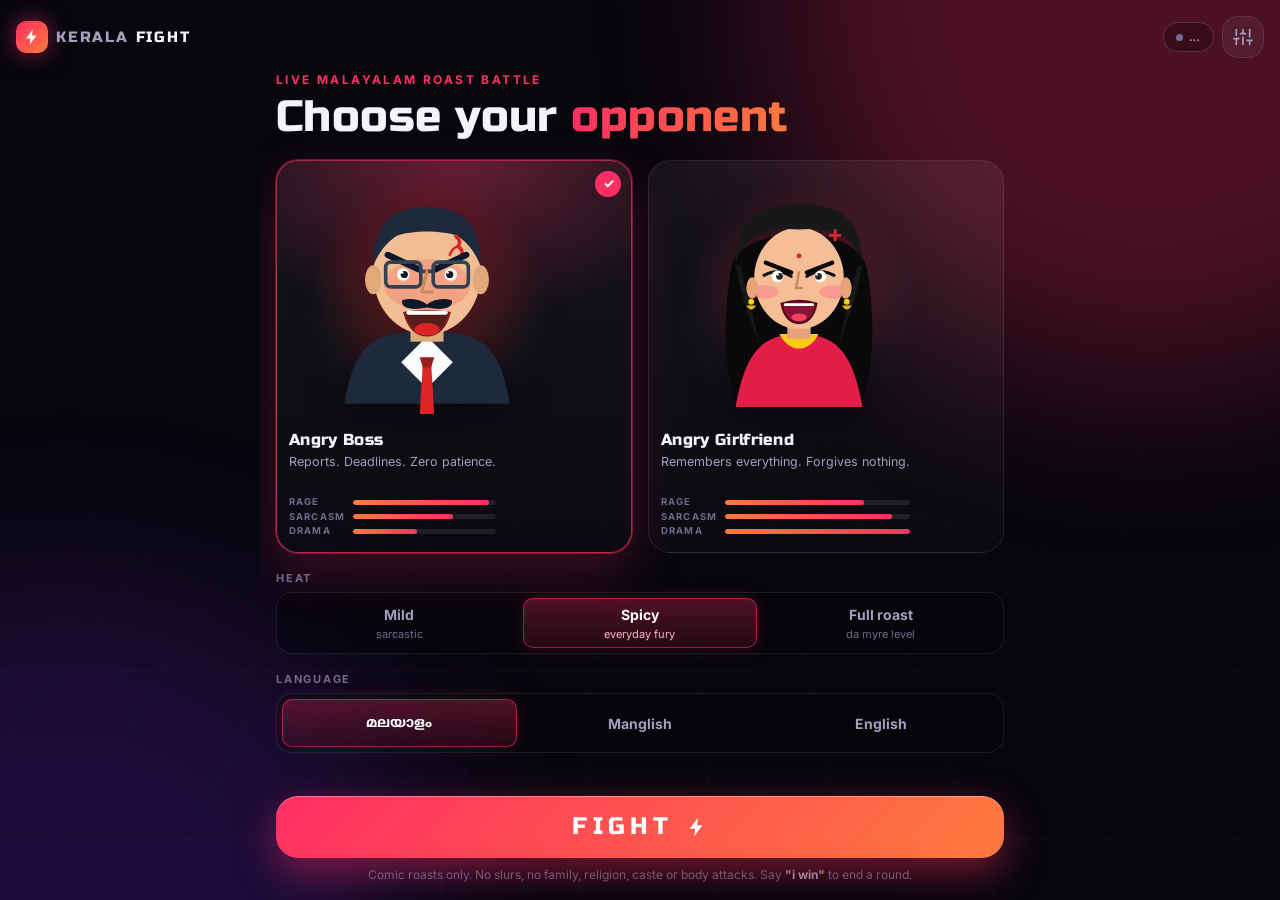
==== static/index.html @ ac800bff "Initial commit: Kerala Fight AI with arcade HUD and low-latency streaming engine" ====
<!DOCTYPE html>
<html lang="en">

<head>
  <meta charset="utf-8">
  <meta name="viewport"
    content="width=device-width, initial-scale=1, viewport-fit=cover, interactive-widget=resizes-content">
  <meta name="theme-color" content="#07060d">
  <meta name="description" content="Fight with human-like Kerala AI characters in Malayalam, Manglish or English.">
  <meta name="mobile-web-app-capable" content="yes">
  <meta name="apple-mobile-web-app-capable" content="yes">
  <meta name="apple-mobile-web-app-status-bar-style" content="black-translucent">
  <meta name="apple-mobile-web-app-title" content="Kerala Fight">
  <title>Kerala Fight AI</title>
  <link rel="manifest" href="/static/manifest.json">
  <link rel="icon" href="/static/icon.svg" type="image/svg+xml">
  <link rel="apple-touch-icon" href="/static/icon.svg">
  <link rel="preconnect" href="https://fonts.googleapis.com">
  <link rel="preconnect" href="https://fonts.gstatic.com" crossorigin>
  <link
    href="https://fonts.googleapis.com/css2?family=Inter:wght@400;500;600;700;800&family=Noto+Sans+Malayalam:wght@400;600;700&family=Russo+One&display=swap"
    rel="stylesheet">
  <link rel="stylesheet" href="/static/styles.css?v=3">
</head>

<body>
  <div class="bg-fx" aria-hidden="true">
    <div class="bg-grid"></div>
    <div class="bg-glow g1"></div>
    <div class="bg-glow g2"></div>
  </div>

  <!-- ============ SELECT SCREEN ============ -->
  <section class="screen select-screen is-active" id="selectScreen" aria-labelledby="selectTitle">
    <header class="select-top">
      <div class="brand">
        <span class="brand-mark" aria-hidden="true">
          <svg viewBox="0 0 24 24" width="18" height="18">
            <path fill="currentColor" d="M13 2 4 14h6l-1 8 9-12h-6l1-8z" />
          </svg>
        </span>
        <span class="brand-name">KERALA <b>FIGHT</b></span>
      </div>
      <div class="top-actions">
        <button class="model-chip" id="modelChipSelect" type="button" aria-label="Model in use. Open settings.">
          <span class="dot"></span><span class="model-label">…</span>
        </button>
        <button class="icon-btn" data-open-settings type="button" aria-label="Settings">
          <svg viewBox="0 0 24 24" width="20" height="20" fill="none" stroke="currentColor" stroke-width="2"
            stroke-linecap="round" stroke-linejoin="round">
            <path d="M4 21v-7M4 10V3M12 21v-9M12 8V3M20 21v-5M20 12V3M1 14h6M9 8h6M17 16h6" />
          </svg>
        </button>
      </div>
    </header>

    <div class="select-body">
      <div class="select-hero">
        <p class="eyebrow">Live Malayalam roast battle</p>
        <h1 id="selectTitle" class="select-title">Choose your <span>opponent</span></h1>
      </div>

      <div class="fighter-grid" role="radiogroup" aria-label="Opponent">
        <button class="fighter-card is-selected" type="button" role="radio" aria-checked="true" data-char="boss">
          <span class="fc-glow" aria-hidden="true"></span>
          <span class="fc-portrait"><img src="/static/characters/boss/angry.svg" alt="" width="160" height="160"></span>
          <span class="fc-info">
            <span class="fc-name">Angry Boss</span>
            <span class="fc-tag">Reports. Deadlines. Zero patience.</span>
            <span class="fc-stats" aria-hidden="true">
              <span class="stat"><i>RAGE</i><b style="--v:.95"></b></span>
              <span class="stat"><i>SARCASM</i><b style="--v:.7"></b></span>
              <span class="stat"><i>DRAMA</i><b style="--v:.45"></b></span>
            </span>
          </span>
          <span class="fc-check" aria-hidden="true">✓</span>
        </button>
        <button class="fighter-card" type="button" role="radio" aria-checked="false" data-char="girlfriend">
          <span class="fc-glow" aria-hidden="true"></span>
          <span class="fc-portrait"><img src="/static/characters/girlfriend/angry.svg" alt="" width="160"
              height="160"></span>
          <span class="fc-info">
            <span class="fc-name">Angry Girlfriend</span>
            <span class="fc-tag">Remembers everything. Forgives nothing.</span>
            <span class="fc-stats" aria-hidden="true">
              <span class="stat"><i>RAGE</i><b style="--v:.75"></b></span>
              <span class="stat"><i>SARCASM</i><b style="--v:.9"></b></span>
              <span class="stat"><i>DRAMA</i><b style="--v:1"></b></span>
            </span>
          </span>
          <span class="fc-check" aria-hidden="true">✓</span>
        </button>
      </div>

      <div class="option-block">
        <span class="option-label" id="intLabel">Heat</span>
        <div class="segmented" role="radiogroup" aria-labelledby="intLabel" data-group="intensity">
          <button type="button" role="radio" data-value="1"
            aria-checked="false"><b>Mild</b><small>sarcastic</small></button>
          <button type="button" role="radio" data-value="2" aria-checked="true"
            class="is-on"><b>Spicy</b><small>everyday fury</small></button>
          <button type="button" role="radio" data-value="3" aria-checked="false"><b>Full roast</b><small>da myre
              level</small></button>
        </div>
      </div>

      <div class="option-block">
        <span class="option-label" id="langLabel">Language</span>
        <div class="segmented" role="radiogroup" aria-labelledby="langLabel" data-group="lang">
          <button type="button" role="radio" data-value="ml" aria-checked="true" class="is-on"><b
              class="ml">മലയാളം</b></button>
          <button type="button" role="radio" data-value="manglish" aria-checked="false"><b>Manglish</b></button>
          <button type="button" role="radio" data-value="en" aria-checked="false"><b>English</b></button>
        </div>
      </div>
    </div>

    <footer class="select-footer">
      <button class="btn-fight" id="fightBtn" type="button">
        <span>FIGHT</span>
        <svg viewBox="0 0 24 24" width="22" height="22" aria-hidden="true">
          <path fill="currentColor" d="M13 2 4 14h6l-1 8 9-12h-6l1-8z" />
        </svg>
      </button>
      <p class="fine-print">Comic roasts only. No slurs, no family, religion, caste or body attacks. Say <b>"i win"</b>
        to end a round.</p>
    </footer>
  </section>

  <!-- ============ FIGHT SCREEN ============ -->
  <section class="screen fight-screen" id="fightScreen" aria-label="Fight">
    <header class="hud">
      <button class="icon-btn hud-back" id="backBtn" type="button" aria-label="Back to opponent select">
        <svg viewBox="0 0 24 24" width="20" height="20" fill="none" stroke="currentColor" stroke-width="2.4"
          stroke-linecap="round" stroke-linejoin="round">
          <path d="M15 18l-6-6 6-6" />
        </svg>
      </button>

      <div class="hud-side hud-you">
        <span class="hud-name">YOU</span>
        <span class="hud-wins" id="winPips" aria-label="Rounds won">
          <i></i><i></i><i></i>
        </span>
      </div>

      <div class="hud-center">
        <span class="hud-round" id="roundLabel">ROUND 1</span>
        <span class="hud-vs">VS</span>
      </div>

      <div class="hud-side hud-foe">
        <span class="hud-name" id="foeName">ANGRY BOSS</span>
        <div class="rage-bar" role="meter" aria-label="Rage" aria-valuemin="0" aria-valuemax="10" aria-valuenow="9"
          id="rageBar">
          <div class="rage-fill" id="rageFill"></div>
          <div class="rage-ticks" aria-hidden="true"></div>
        </div>
        <span class="hud-rage-num"><span id="rageNum">9</span><small>/10 RAGE</small></span>
      </div>

      <button class="icon-btn hud-settings" data-open-settings type="button" aria-label="Settings">
        <svg viewBox="0 0 24 24" width="20" height="20" fill="none" stroke="currentColor" stroke-width="2"
          stroke-linecap="round" stroke-linejoin="round">
          <path d="M4 21v-7M4 10V3M12 21v-9M12 8V3M20 21v-5M20 12V3M1 14h6M9 8h6M17 16h6" />
        </svg>
      </button>
    </header>

    <div class="arena">
      <div class="stage" id="stage" data-state="idle">
        <div class="stage-ring" aria-hidden="true"></div>
        <div class="stage-floor" aria-hidden="true"></div>
        <img class="fighter-img" id="fighterImg" src="/static/characters/boss/angry.svg" alt="Angry Boss" width="240"
          height="240">
        <div class="float-layer" id="floatLayer" aria-hidden="true"></div>
        <div class="stage-meta">
          <span class="state-chip" id="stateChip" role="status" aria-live="polite"><span class="dot"></span><span
              id="stateText">Ready</span></span>
          <button class="model-chip" id="modelChipFight" type="button" aria-label="Model in use. Open settings.">
            <span class="dot"></span><span class="model-label">…</span>
          </button>
        </div>
      </div>

      <div class="chat-col">
        <main class="chat" id="chat" aria-live="polite" aria-label="Conversation">
          <div class="chat-inner" id="log"></div>
        </main>

        <footer class="dock">
          <div class="chips" id="chips" role="toolbar" aria-label="Quick replies"></div>
          <form class="composer" id="composer" autocomplete="off">
            <button class="btn-mic" id="micBtn" type="button" aria-label="Hold a voice fight: tap to speak">
              <svg viewBox="0 0 24 24" width="22" height="22" fill="none" stroke="currentColor" stroke-width="2.3"
                stroke-linecap="round" stroke-linejoin="round" aria-hidden="true">
                <rect x="9" y="2" width="6" height="12" rx="3" />
                <path d="M5 10v1a7 7 0 0 0 14 0v-1M12 18v4" />
              </svg>
            </button>
            <label class="sr-only" for="msgInput">Your comeback</label>
            <input id="msgInput" type="text" enterkeyhint="send" maxlength="1000" placeholder="Fire back…"
              autocomplete="off" autocorrect="off" spellcheck="false">
            <button class="btn-send" id="sendBtn" type="submit" aria-label="Send">
              <svg viewBox="0 0 24 24" width="20" height="20" fill="none" stroke="currentColor" stroke-width="2.5"
                stroke-linecap="round" stroke-linejoin="round" aria-hidden="true">
                <path d="M5 12h14M13 6l6 6-6 6" />
              </svg>
            </button>
            <button class="btn-stop" id="stopBtn" type="button" aria-label="Stop" hidden>
              <svg viewBox="0 0 24 24" width="18" height="18" aria-hidden="true">
                <rect x="5" y="5" width="14" height="14" rx="3" fill="currentColor" />
              </svg>
              <span>STOP</span>
            </button>
          </form>
        </footer>
      </div>
    </div>
  </section>

  <!-- ============ ANNOUNCER ============ -->
  <div class="announcer" id="announcer" aria-hidden="true"><span id="announcerText"></span></div>

  <!-- ============ ROUND OVER ============ -->
  <div class="overlay" id="roundOver" hidden>
    <div class="ko-card" role="dialog" aria-modal="true" aria-labelledby="koTitle">
      <div class="ko-burst" aria-hidden="true">K.O.</div>
      <h2 id="koTitle" class="ko-title">YOU WIN</h2>
      <p class="ko-sub" id="koSub">Round 1 goes to you</p>
      <figure class="ko-quote">
        <img id="koImg" src="/static/characters/boss/sulking.svg" alt="" width="72" height="72">
        <blockquote id="koLine"></blockquote>
      </figure>
      <div class="ko-actions">
        <button class="btn-primary" id="rematchBtn" type="button">Next round</button>
        <button class="btn-ghost" id="koChangeBtn" type="button">Change opponent</button>
        <button class="btn-link" id="koReviewBtn" type="button">Review chat</button>
      </div>
    </div>
  </div>

  <!-- ============ SETTINGS SHEET ============ -->
  <div class="sheet-backdrop" id="sheetBackdrop" hidden></div>
  <aside class="sheet" id="sheet" role="dialog" aria-modal="true" aria-labelledby="sheetTitle" aria-hidden="true" inert>
    <div class="sheet-grab" aria-hidden="true"></div>
    <div class="sheet-head">
      <h3 id="sheetTitle">Settings</h3>
      <button class="icon-btn" id="sheetClose" type="button" aria-label="Close settings">
        <svg viewBox="0 0 24 24" width="20" height="20" fill="none" stroke="currentColor" stroke-width="2.4"
          stroke-linecap="round">
          <path d="M6 6l12 12M18 6 6 18" />
        </svg>
      </button>
    </div>
    <div class="sheet-body">
      <div class="set-group">
        <span class="set-label" id="modelLabel">Model</span>
        <div class="segmented" role="radiogroup" aria-labelledby="modelLabel" data-group="model">
          <button type="button" role="radio" data-value="gemini" aria-checked="false"><b>Cloud</b><small
              id="cloudSub">Gemini</small></button>
          <button type="button" role="radio" data-value="ollama" aria-checked="false"><b>Local</b><small
              id="localSub">Ollama</small></button>
        </div>
        <p class="set-hint" id="modelHint"></p>
      </div>

      <div class="set-group">
        <div class="set-row">
          <span class="set-label">Voice replies</span>
          <label class="switch"><input type="checkbox" id="voiceToggle" checked><span></span><b class="sr-only">Voice
              replies</b></label>
        </div>
        <div class="segmented" role="radiogroup" aria-label="Voice engine" data-group="tts">
          <button type="button" role="radio" data-value="edge" aria-checked="true"
            class="is-on"><b>Neural</b><small>Edge voices</small></button>
          <button type="button" role="radio" data-value="google"
            aria-checked="false"><b>Google</b><small>fallback</small></button>
          <button type="button" role="radio" data-value="browser"
            aria-checked="false"><b>Device</b><small>offline</small></button>
        </div>
      </div>

      <div class="set-group">
        <label class="set-label" for="passcodeInput">Network passcode</label>
        <input id="passcodeInput" class="field" type="password" inputmode="numeric"
          placeholder="Only needed on your phone" autocomplete="off">
      </div>

      <div class="set-group set-actions">
        <button class="btn-ghost" id="restartBtn" type="button">Restart round</button>
        <a class="btn-ghost" id="exportBtn" href="/api/history/export" download>Export history</a>
        <button class="btn-danger" id="resetWinsBtn" type="button">Reset wins</button>
      </div>
      <p class="set-hint">Cloud mode sends your messages to Google's Gemini API. Voice uses Microsoft Edge's online
        voices. API keys stay on the server.</p>
    </div>
  </aside>

  <!-- ============ PASSCODE GATE ============ -->
  <div class="overlay" id="gate" hidden>
    <form class="gate-card" id="gateForm" role="dialog" aria-modal="true" aria-labelledby="gateTitle">
      <span class="brand-mark big" aria-hidden="true"><svg viewBox="0 0 24 24" width="26" height="26">
          <path fill="currentColor" d="M13 2 4 14h6l-1 8 9-12h-6l1-8z" />
        </svg></span>
      <h2 id="gateTitle">Enter passcode</h2>
      <p>This app is running on someone's laptop. Ask them for the passcode (APP_PASSCODE in .env).</p>
      <input id="gateInput" class="field big" type="password" inputmode="numeric" autocomplete="off"
        aria-label="Passcode" required>
      <p class="gate-error" id="gateError" role="alert"></p>
      <button class="btn-primary" type="submit">Unlock</button>
    </form>
  </div>

  <div class="toasts" id="toasts" role="status" aria-live="polite"></div>
  <audio id="voice" preload="auto" playsinline></audio>

  <script src="/static/app.js?v=3" defer></script>
</body>

</html>
---- static/styles.css ----
/* Kerala Fight AI — arcade HUD, neon + glass, mobile first.
   One radius scale (--r-*), one spacing scale (--s-*), two accents:
   --foe (hot pink/red: the opponent, rage) and --you (cyan: the player). */

:root {
  --bg: #07060d;
  --bg-2: #0e0c19;
  --panel: rgba(22, 19, 38, 0.62);
  --panel-solid: #15122a;
  --line: rgba(255, 255, 255, 0.09);
  --line-2: rgba(255, 255, 255, 0.16);
  --text: #f4f2ff;
  --muted: #a39fbf;
  --dim: #6f6a8e;
  --foe: #ff2e63;
  --foe-2: #ff7a3d;
  --you: #22d3ee;
  --gold: #fbbf24;
  --ok: #34d399;
  --r-sm: 10px;
  --r-md: 16px;
  --r-lg: 22px;
  --r-pill: 999px;
  --s-1: 4px;
  --s-2: 8px;
  --s-3: 12px;
  --s-4: 16px;
  --s-5: 20px;
  --s-6: 28px;
  --font: "Inter", "Noto Sans Malayalam", system-ui, -apple-system, "Segoe UI", sans-serif;
  --font-ml: "Noto Sans Malayalam", "Inter", system-ui, sans-serif;
  --font-hud: "Russo One", "Inter", system-ui, sans-serif;
  --ease: cubic-bezier(.2, .8, .2, 1);
  --safe-b: env(safe-area-inset-bottom, 0px);
  --safe-t: env(safe-area-inset-top, 0px);
}

*,
*::before,
*::after {
  box-sizing: border-box;
}

html,
body {
  height: 100%;
}

body {
  margin: 0;
  background: var(--bg);
  color: var(--text);
  font: 15px/1.5 var(--font);
  -webkit-font-smoothing: antialiased;
  -webkit-tap-highlight-color: transparent;
  overflow: hidden;
  overscroll-behavior: none;
}

button,
input {
  font: inherit;
  color: inherit;
}

button {
  cursor: pointer;
  border: 0;
  background: none;
  padding: 0;
}

img {
  display: block;
  max-width: 100%;
}

[hidden] {
  display: none !important;
}

.sr-only {
  position: absolute;
  width: 1px;
  height: 1px;
  overflow: hidden;
  clip: rect(0 0 0 0);
  white-space: nowrap;
}

.ml,
:lang(ml) {
  font-family: var(--font-ml);
}

:focus-visible {
  outline: 2px solid var(--you);
  outline-offset: 2px;
  border-radius: 6px;
}

/* ---------- background ---------- */
.bg-fx {
  position: fixed;
  inset: 0;
  z-index: 0;
  pointer-events: none;
  overflow: hidden;
}

.bg-grid {
  position: absolute;
  inset: -50% -10% 0;
  background-image:
    linear-gradient(rgba(255, 46, 99, .07) 1px, transparent 1px),
    linear-gradient(90deg, rgba(34, 211, 238, .05) 1px, transparent 1px);
  background-size: 44px 44px;
  transform: perspective(500px) rotateX(58deg) translateY(30%);
  mask-image: linear-gradient(to top, #000 10%, transparent 70%);
}

.bg-glow {
  position: absolute;
  width: 60vmax;
  height: 60vmax;
  border-radius: 50%;
  filter: blur(90px);
  opacity: .28;
}

.bg-glow.g1 {
  background: var(--foe);
  top: -30vmax;
  right: -20vmax;
}

.bg-glow.g2 {
  background: #6d28d9;
  bottom: -35vmax;
  left: -25vmax;
  opacity: .22;
}

/* ---------- screens ---------- */
.screen {
  position: fixed;
  inset: 0;
  z-index: 1;
  display: none;
  flex-direction: column;
  height: 100dvh;
  padding-top: var(--safe-t);
}

.screen.is-active {
  display: flex;
  animation: screenIn .45s var(--ease);
}

@keyframes screenIn {
  from {
    opacity: 0;
    transform: translateY(12px) scale(.99);
  }

  to {
    opacity: 1;
    transform: none;
  }
}

/* ---------- shared bits ---------- */
.icon-btn {
  width: 42px;
  height: 42px;
  flex: none;
  display: grid;
  place-items: center;
  border-radius: var(--r-md);
  background: rgba(255, 255, 255, .05);
  border: 1px solid var(--line);
  color: var(--muted);
  transition: background .2s, color .2s, transform .15s;
}

.icon-btn:hover {
  color: var(--text);
  background: rgba(255, 255, 255, .09);
}

.icon-btn:active {
  transform: scale(.94);
}

.brand {
  display: flex;
  align-items: center;
  gap: var(--s-2);
}

.brand-mark {
  width: 32px;
  height: 32px;
  display: grid;
  place-items: center;
  border-radius: var(--r-sm);
  background: linear-gradient(135deg, var(--foe), var(--foe-2));
  color: #fff;
  box-shadow: 0 0 22px rgba(255, 46, 99, .55);
}

.brand-mark.big {
  width: 56px;
  height: 56px;
  border-radius: var(--r-md);
  margin: 0 auto var(--s-3);
}

.brand-name {
  font-family: var(--font-hud);
  letter-spacing: .12em;
  font-size: 15px;
  color: var(--muted);
}

.brand-name b {
  color: var(--text);
  font-weight: 400;
}

.model-chip {
  display: inline-flex;
  align-items: center;
  gap: 6px;
  height: 30px;
  padding: 0 12px;
  border-radius: var(--r-pill);
  font: 700 11px/1 var(--font);
  letter-spacing: .1em;
  text-transform: uppercase;
  border: 1px solid var(--line-2);
  color: var(--muted);
  background: rgba(0, 0, 0, .25);
}

.model-chip .dot {
  width: 7px;
  height: 7px;
  border-radius: 50%;
  background: var(--dim);
}

.model-chip.is-cloud {
  color: #7dd3fc;
  border-color: rgba(125, 211, 252, .35);
}

.model-chip.is-cloud .dot {
  background: #38bdf8;
  box-shadow: 0 0 8px #38bdf8;
}

.model-chip.is-local {
  color: #86efac;
  border-color: rgba(134, 239, 172, .3);
}

.model-chip.is-local .dot {
  background: var(--ok);
  box-shadow: 0 0 8px var(--ok);
}

.segmented {
  display: grid;
  grid-auto-flow: column;
  grid-auto-columns: 1fr;
  gap: 6px;
  padding: 5px;
  border-radius: var(--r-md);
  background: rgba(0, 0, 0, .3);
  border: 1px solid var(--line);
}

.segmented button {
  display: flex;
  flex-direction: column;
  align-items: center;
  justify-content: center;
  gap: 1px;
  min-height: 48px;
  padding: 6px 4px;
  border-radius: var(--r-sm);
  color: var(--muted);
  transition: background .2s, color .2s, box-shadow .2s;
}

.segmented b {
  font-weight: 700;
  font-size: 14px;
}

.segmented small {
  font-size: 11px;
  color: var(--dim);
}

.segmented button:hover {
  color: var(--text);
}

.segmented button.is-on {
  color: #fff;
  background: linear-gradient(180deg, rgba(255, 46, 99, .3), rgba(255, 46, 99, .12));
  box-shadow: inset 0 0 0 1px rgba(255, 46, 99, .55), 0 0 18px rgba(255, 46, 99, .18);
}

.segmented button.is-on small {
  color: #ffb4c6;
}

.segmented button:disabled {
  opacity: .4;
  cursor: not-allowed;
}

.btn-primary,
.btn-ghost,
.btn-danger,
.btn-link {
  display: inline-flex;
  align-items: center;
  justify-content: center;
  gap: var(--s-2);
  min-height: 50px;
  padding: 0 var(--s-5);
  border-radius: var(--r-md);
  font-weight: 700;
  text-decoration: none;
  transition: transform .15s, box-shadow .2s, background .2s;
}

.btn-primary {
  background: linear-gradient(135deg, var(--foe), var(--foe-2));
  color: #fff;
  box-shadow: 0 10px 30px rgba(255, 46, 99, .35);
}

.btn-primary:active,
.btn-ghost:active,
.btn-danger:active {
  transform: scale(.97);
}

.btn-ghost {
  background: rgba(255, 255, 255, .06);
  border: 1px solid var(--line-2);
  color: var(--text);
}

.btn-ghost:hover {
  background: rgba(255, 255, 255, .1);
}

.btn-danger {
  background: rgba(255, 46, 99, .1);
  border: 1px solid rgba(255, 46, 99, .35);
  color: #ff9fb6;
}

.btn-link {
  min-height: 40px;
  color: var(--muted);
  font-weight: 600;
}

.field {
  width: 100%;
  height: 48px;
  padding: 0 var(--s-4);
  border-radius: var(--r-md);
  border: 1px solid var(--line-2);
  background: rgba(0, 0, 0, .35);
  color: var(--text);
  outline: none;
}

.field:focus {
  border-color: var(--you);
  box-shadow: 0 0 0 3px rgba(34, 211, 238, .18);
}

.field.big {
  height: 56px;
  text-align: center;
  font-size: 22px;
  letter-spacing: .3em;
}

/* ============ SELECT SCREEN ============ */
.select-top {
  display: flex;
  align-items: center;
  justify-content: space-between;
  padding: var(--s-4) var(--s-4) var(--s-2);
}

.top-actions {
  display: flex;
  align-items: center;
  gap: var(--s-2);
}

.select-body {
  flex: 1;
  overflow-y: auto;
  overscroll-behavior: contain;
  padding: var(--s-2) var(--s-4) var(--s-4);
  display: flex;
  flex-direction: column;
  gap: var(--s-5);
  width: 100%;
  max-width: 760px;
  margin: 0 auto;
}

.eyebrow {
  margin: 0;
  font: 700 12px/1 var(--font);
  letter-spacing: .2em;
  text-transform: uppercase;
  color: var(--foe);
}

.select-title {
  margin: var(--s-2) 0 0;
  font: 400 clamp(28px, 7.4vw, 44px)/1.05 var(--font-hud);
  letter-spacing: .01em;
}

.select-title span {
  background: linear-gradient(90deg, var(--foe), var(--foe-2));
  -webkit-background-clip: text;
  background-clip: text;
  color: transparent;
}

.fighter-grid {
  display: grid;
  grid-template-columns: 1fr 1fr;
  gap: var(--s-3);
}

.fighter-card {
  position: relative;
  overflow: hidden;
  text-align: left;
  display: flex;
  flex-direction: column;
  border-radius: var(--r-lg);
  background: linear-gradient(180deg, rgba(255, 255, 255, .06), rgba(255, 255, 255, .02));
  border: 1px solid var(--line);
  transition: transform .25s var(--ease), border-color .25s, box-shadow .25s;
}

.fighter-card:hover {
  transform: translateY(-2px);
}

.fighter-card.is-selected {
  border-color: rgba(255, 46, 99, .7);
  box-shadow: 0 0 0 1px rgba(255, 46, 99, .4), 0 18px 50px rgba(255, 46, 99, .22);
}

.fc-glow {
  position: absolute;
  inset: 0;
  opacity: 0;
  transition: opacity .3s;
  background: radial-gradient(120% 70% at 50% 0%, rgba(255, 46, 99, .35), transparent 60%);
}

.fighter-card.is-selected .fc-glow {
  opacity: 1;
}

.fc-portrait {
  position: relative;
  display: grid;
  place-items: center;
  aspect-ratio: 1 / .86;
  background: radial-gradient(60% 60% at 50% 60%, rgba(255, 255, 255, .08), transparent 70%);
}

.fc-portrait img {
  width: 78%;
  height: auto;
  filter: drop-shadow(0 12px 18px rgba(0, 0, 0, .5));
  transition: transform .35s var(--ease);
}

.fighter-card.is-selected .fc-portrait img {
  transform: scale(1.06);
}

.fc-info {
  position: relative;
  display: flex;
  flex-direction: column;
  gap: 4px;
  padding: var(--s-3) var(--s-3) var(--s-4);
}

.fc-name {
  font: 400 16px/1.15 var(--font-hud);
  letter-spacing: .02em;
}

.fc-tag {
  font-size: 12.5px;
  line-height: 1.35;
  color: var(--muted);
  min-height: 2.7em;
}

.fc-stats {
  display: grid;
  gap: 5px;
  margin-top: 6px;
}

.stat {
  display: grid;
  grid-template-columns: 58px 1fr;
  align-items: center;
  gap: 6px;
}

.stat i {
  font: 700 9.5px/1 var(--font);
  letter-spacing: .12em;
  font-style: normal;
  color: var(--dim);
}

.stat b {
  height: 5px;
  border-radius: 3px;
  background: rgba(255, 255, 255, .08);
  position: relative;
  overflow: hidden;
}

.stat b::after {
  content: "";
  position: absolute;
  inset: 0;
  width: calc(var(--v) * 100%);
  background: linear-gradient(90deg, var(--foe-2), var(--foe));
  border-radius: inherit;
}

.fc-check {
  position: absolute;
  top: 10px;
  right: 10px;
  width: 26px;
  height: 26px;
  border-radius: 50%;
  display: grid;
  place-items: center;
  font-weight: 800;
  font-size: 13px;
  background: var(--foe);
  color: #fff;
  transform: scale(0);
  transition: transform .3s var(--ease);
}

.fighter-card.is-selected .fc-check {
  transform: scale(1);
}

.option-block {
  display: grid;
  gap: var(--s-2);
}

.option-label,
.set-label {
  font: 700 11px/1 var(--font);
  letter-spacing: .16em;
  text-transform: uppercase;
  color: var(--dim);
}

.select-footer {
  padding: var(--s-3) var(--s-4) calc(var(--s-4) + var(--safe-b));
  width: 100%;
  max-width: 760px;
  margin: 0 auto;
  display: grid;
  gap: var(--s-2);
}

.btn-fight {
  position: relative;
  overflow: hidden;
  height: 62px;
  border-radius: var(--r-lg);
  display: flex;
  align-items: center;
  justify-content: center;
  gap: var(--s-3);
  font: 400 24px/1 var(--font-hud);
  letter-spacing: .22em;
  color: #fff;
  background: linear-gradient(135deg, var(--foe), var(--foe-2));
  box-shadow: 0 14px 40px rgba(255, 46, 99, .45), inset 0 1px 0 rgba(255, 255, 255, .3);
  transition: transform .15s, box-shadow .2s;
}

.btn-fight::after {
  content: "";
  position: absolute;
  inset: 0;
  background: linear-gradient(110deg, transparent 30%, rgba(255, 255, 255, .35) 50%, transparent 70%);
  transform: translateX(-100%);
  animation: sheen 3.2s infinite;
}

@keyframes sheen {

  60%,
  100% {
    transform: translateX(100%);
  }
}

.btn-fight:active {
  transform: scale(.98);
}

.fine-print {
  margin: 0;
  text-align: center;
  font-size: 12px;
  color: var(--dim);
}

.fine-print b {
  color: var(--muted);
}

/* ============ FIGHT SCREEN ============ */
.hud {
  position: relative;
  z-index: 3;
  display: grid;
  grid-template-columns: auto 1fr auto 1.5fr auto;
  align-items: center;
  gap: var(--s-2);
  padding: var(--s-3) var(--s-3) var(--s-2);
  background: linear-gradient(180deg, rgba(7, 6, 13, .95), rgba(7, 6, 13, .6) 70%, transparent);
}

.hud-side {
  display: flex;
  flex-direction: column;
  gap: 5px;
  min-width: 0;
}

.hud-foe {
  align-items: flex-end;
}

.hud-name {
  font: 400 12px/1 var(--font-hud);
  letter-spacing: .12em;
  white-space: nowrap;
  overflow: hidden;
  text-overflow: ellipsis;
  max-width: 100%;
}

.hud-you .hud-name {
  color: var(--you);
  text-shadow: 0 0 12px rgba(34, 211, 238, .5);
}

.hud-foe .hud-name {
  color: var(--foe);
  text-shadow: 0 0 12px rgba(255, 46, 99, .5);
}

.hud-wins {
  display: flex;
  gap: 5px;
}

.hud-wins i {
  width: 12px;
  height: 12px;
  border-radius: 3px;
  transform: rotate(45deg);
  border: 1.5px solid rgba(34, 211, 238, .45);
  background: transparent;
  transition: background .3s, box-shadow .3s;
}

.hud-wins i.on {
  background: var(--you);
  box-shadow: 0 0 10px var(--you);
  border-color: var(--you);
}

.hud-center {
  display: flex;
  flex-direction: column;
  align-items: center;
  gap: 2px;
  padding: 0 var(--s-1);
}

.hud-round {
  font: 400 11px/1 var(--font-hud);
  letter-spacing: .14em;
  color: var(--gold);
  padding: 5px 8px;
  border-radius: 6px;
  border: 1px solid rgba(251, 191, 36, .4);
  background: rgba(251, 191, 36, .08);
  white-space: nowrap;
}

.hud-vs {
  font: italic 400 15px/1 var(--font-hud);
  color: #fff;
  opacity: .85;
  text-shadow: 0 0 14px rgba(255, 255, 255, .4);
}

.rage-bar {
  position: relative;
  width: 100%;
  height: 14px;
  border-radius: 4px;
  overflow: hidden;
  background: rgba(255, 255, 255, .06);
  border: 1px solid rgba(255, 46, 99, .35);
  transform: skewX(-14deg);
}

.rage-fill {
  position: absolute;
  inset: 0 0 0 auto;
  width: 90%;
  background: linear-gradient(90deg, var(--gold), var(--foe-2) 45%, var(--foe));
  box-shadow: 0 0 16px rgba(255, 46, 99, .7);
  transition: width .6s var(--ease);
}

.rage-ticks {
  position: absolute;
  inset: 0;
  background: repeating-linear-gradient(90deg, transparent 0 calc(10% - 2px), rgba(7, 6, 13, .85) calc(10% - 2px) 10%);
}

.rage-bar.hit {
  animation: hit .45s;
}

@keyframes hit {
  20% {
    transform: skewX(-14deg) translateX(-3px);
    filter: brightness(1.8);
  }

  60% {
    transform: skewX(-14deg) translateX(3px);
  }
}

.hud-rage-num {
  font: 400 13px/1 var(--font-hud);
  color: #fff;
}

.hud-rage-num small {
  font: 700 9px/1 var(--font);
  letter-spacing: .12em;
  color: var(--dim);
  margin-left: 3px;
}

.arena {
  position: relative;
  z-index: 2;
  flex: 1;
  min-height: 0;
  display: flex;
  flex-direction: column;
}

/* stage */
.stage {
  position: relative;
  flex: none;
  height: clamp(130px, 30dvh, 300px);
  display: grid;
  place-items: center;
  transition: height .3s var(--ease);
}

.stage-ring {
  position: absolute;
  width: min(64vw, 250px);
  aspect-ratio: 1;
  border-radius: 50%;
  top: 50%;
  left: 50%;
  transform: translate(-50%, -52%);
  background: radial-gradient(circle, rgba(255, 46, 99, .28), rgba(255, 46, 99, .05) 55%, transparent 70%);
  box-shadow: inset 0 0 0 1px rgba(255, 46, 99, .25);
  transition: transform .3s, box-shadow .3s;
}

.stage-floor {
  position: absolute;
  bottom: 8%;
  left: 50%;
  width: 60%;
  height: 18px;
  transform: translateX(-50%);
  border-radius: 50%;
  background: radial-gradient(closest-side, rgba(255, 46, 99, .45), transparent);
  filter: blur(4px);
}

.fighter-img {
  position: relative;
  height: 92%;
  width: auto;
  max-width: 80%;
  filter: drop-shadow(0 16px 24px rgba(0, 0, 0, .55));
  animation: idle 3.6s ease-in-out infinite;
  transform-origin: 50% 90%;
}

@keyframes idle {
  50% {
    transform: translateY(-4px) scale(1.01);
  }
}

.stage[data-state="speaking"] .fighter-img {
  animation: talk .34s ease-in-out infinite alternate;
}

@keyframes talk {
  from {
    transform: translateY(0) scale(1);
  }

  to {
    transform: translateY(-3px) scale(1.025, .99);
  }
}

.stage[data-state="speaking"] .stage-ring {
  animation: ring 1s ease-in-out infinite;
}

@keyframes ring {
  50% {
    transform: translate(-50%, -52%) scale(1.07);
    box-shadow: inset 0 0 0 2px rgba(255, 46, 99, .55), 0 0 40px rgba(255, 46, 99, .35);
  }
}

.stage[data-state="thinking"] .stage-ring,
.stage[data-state="typing"] .stage-ring {
  animation: ring 1.8s ease-in-out infinite;
}

.stage[data-state="listening"] .stage-ring {
  background: radial-gradient(circle, rgba(34, 211, 238, .25), rgba(34, 211, 238, .05) 55%, transparent 70%);
  box-shadow: inset 0 0 0 2px rgba(34, 211, 238, .5);
}

.stage.shake {
  animation: shake .45s;
}

@keyframes shake {

  20%,
  60% {
    transform: translateX(-5px);
  }

  40%,
  80% {
    transform: translateX(5px);
  }
}

.stage-meta {
  position: absolute;
  left: 0;
  right: 0;
  bottom: 4px;
  display: flex;
  justify-content: center;
  gap: var(--s-2);
}

.state-chip {
  display: inline-flex;
  align-items: center;
  gap: 7px;
  height: 30px;
  padding: 0 12px;
  border-radius: var(--r-pill);
  background: rgba(10, 8, 20, .75);
  border: 1px solid var(--line-2);
  font: 700 11px/1 var(--font);
  letter-spacing: .1em;
  text-transform: uppercase;
  color: var(--muted);
  backdrop-filter: blur(8px);
  -webkit-backdrop-filter: blur(8px);
}

.state-chip .dot {
  width: 7px;
  height: 7px;
  border-radius: 50%;
  background: var(--dim);
}

.stage[data-state="listening"] .state-chip {
  color: var(--you);
  border-color: rgba(34, 211, 238, .5);
}

.stage[data-state="listening"] .state-chip .dot {
  background: var(--you);
  animation: blink 1s infinite;
}

.stage[data-state="thinking"] .state-chip,
.stage[data-state="typing"] .state-chip {
  color: var(--gold);
  border-color: rgba(251, 191, 36, .45);
}

.stage[data-state="thinking"] .state-chip .dot,
.stage[data-state="typing"] .state-chip .dot {
  background: var(--gold);
  animation: blink .8s infinite;
}

.stage[data-state="speaking"] .state-chip {
  color: var(--foe);
  border-color: rgba(255, 46, 99, .55);
}

.stage[data-state="speaking"] .state-chip .dot {
  background: var(--foe);
  animation: blink .5s infinite;
}

@keyframes blink {
  50% {
    opacity: .25;
  }
}

.float-layer {
  position: absolute;
  inset: 0;
  pointer-events: none;
  overflow: hidden;
}

.float-pop {
  position: absolute;
  left: 50%;
  top: 38%;
  font: 400 18px/1 var(--font-hud);
  letter-spacing: .06em;
  white-space: nowrap;
  animation: pop 1.2s var(--ease) forwards;
}

.float-pop.up {
  color: var(--foe);
  text-shadow: 0 0 14px rgba(255, 46, 99, .8);
}

.float-pop.down {
  color: var(--you);
  text-shadow: 0 0 14px rgba(34, 211, 238, .8);
}

@keyframes pop {
  0% {
    opacity: 0;
    transform: translate(-50%, 10px) scale(.6);
  }

  20% {
    opacity: 1;
    transform: translate(-50%, 0) scale(1.15);
  }

  100% {
    opacity: 0;
    transform: translate(-50%, -46px) scale(1);
  }
}

/* chat */
.chat-col {
  flex: 1;
  min-height: 0;
  display: flex;
  flex-direction: column;
}

.chat {
  flex: 1;
  min-height: 0;
  overflow-y: auto;
  overscroll-behavior: contain;
  padding: var(--s-2) var(--s-4) var(--s-3);
  mask-image: linear-gradient(to bottom, transparent, #000 18px);
  -webkit-mask-image: linear-gradient(to bottom, transparent, #000 18px);
  scroll-behavior: smooth;
}

.chat-inner {
  display: flex;
  flex-direction: column;
  gap: 6px;
  max-width: 680px;
  margin: 0 auto;
}

.msg {
  max-width: 84%;
  padding: 10px 14px;
  border-radius: var(--r-lg);
  font-size: 15.5px;
  line-height: 1.5;
  white-space: pre-wrap;
  overflow-wrap: anywhere;
  animation: msgIn .28s var(--ease);
}

@keyframes msgIn {
  from {
    opacity: 0;
    transform: translateY(8px) scale(.98);
  }

  to {
    opacity: 1;
    transform: none;
  }
}

.msg.ai {
  align-self: flex-start;
  background: var(--panel);
  border: 1px solid var(--line);
  border-bottom-left-radius: 6px;
  backdrop-filter: blur(12px);
  -webkit-backdrop-filter: blur(12px);
}

.msg.ai+.msg.ai {
  margin-top: -2px;
  border-top-left-radius: 6px;
}

.msg.user {
  align-self: flex-end;
  background: linear-gradient(135deg, rgba(34, 211, 238, .95), rgba(14, 165, 233, .95));
  color: #04131a;
  font-weight: 600;
  border-bottom-right-radius: 6px;
  box-shadow: 0 6px 18px rgba(34, 211, 238, .2);
}

.msg.user+.msg.user {
  margin-top: -2px;
  border-top-right-radius: 6px;
}

.msg.ai+.msg.user,
.msg.user+.msg.ai {
  margin-top: 8px;
}

.msg.cut::after {
  content: " —";
  color: var(--dim);
}

.msg.error {
  background: rgba(255, 46, 99, .08);
  border: 1px solid rgba(255, 46, 99, .35);
  color: #ffc2d1;
  font-size: 14px;
}

.msg.safety {
  background: rgba(52, 211, 153, .08);
  border: 1px solid rgba(52, 211, 153, .4);
  color: #d1fae5;
  max-width: 94%;
  font-size: 14.5px;
}

.msg.typing {
  display: inline-flex;
  gap: 5px;
  padding: 14px 16px;
}

.msg.typing i {
  width: 7px;
  height: 7px;
  border-radius: 50%;
  background: var(--muted);
  animation: dots 1.1s infinite;
}

.msg.typing i:nth-child(2) {
  animation-delay: .15s;
}

.msg.typing i:nth-child(3) {
  animation-delay: .3s;
}

@keyframes dots {
  30% {
    transform: translateY(-5px);
    opacity: 1;
  }

  0%,
  60%,
  100% {
    opacity: .4;
    transform: none;
  }
}

.sys-line {
  align-self: center;
  margin: 6px 0;
  font: 700 10.5px/1 var(--font);
  letter-spacing: .2em;
  text-transform: uppercase;
  color: var(--dim);
}

/* dock */
.dock {
  padding: var(--s-2) var(--s-3) calc(var(--s-3) + var(--safe-b));
  background: linear-gradient(0deg, rgba(7, 6, 13, .98) 60%, rgba(7, 6, 13, 0));
}

.chips {
  display: flex;
  gap: 6px;
  overflow-x: auto;
  scrollbar-width: none;
  padding: 2px 2px var(--s-2);
  max-width: 680px;
  margin: 0 auto;
}

.chips::-webkit-scrollbar {
  display: none;
}

.chip {
  flex: none;
  height: 36px;
  padding: 0 14px;
  border-radius: var(--r-pill);
  font-size: 13.5px;
  font-weight: 600;
  white-space: nowrap;
  background: rgba(255, 255, 255, .05);
  border: 1px solid var(--line-2);
  color: var(--text);
  transition: transform .12s, background .2s;
}

.chip:hover {
  background: rgba(255, 255, 255, .1);
}

.chip:active {
  transform: scale(.95);
}

.chip.win {
  color: #1a1200;
  border: 0;
  background: linear-gradient(135deg, #fde68a, var(--gold));
  box-shadow: 0 0 18px rgba(251, 191, 36, .35);
}

.composer {
  display: flex;
  align-items: center;
  gap: var(--s-2);
  max-width: 680px;
  margin: 0 auto;
  padding: 6px;
  border-radius: var(--r-lg);
  background: var(--panel);
  border: 1px solid var(--line-2);
  backdrop-filter: blur(16px);
  -webkit-backdrop-filter: blur(16px);
  box-shadow: 0 10px 40px rgba(0, 0, 0, .45);
}

.composer:focus-within {
  border-color: rgba(34, 211, 238, .5);
}

#msgInput {
  flex: 1;
  min-width: 0;
  height: 46px;
  padding: 0 var(--s-2);
  background: transparent;
  border: 0;
  outline: none;
  font-size: 16px;
}

#msgInput::placeholder {
  color: var(--dim);
}

.btn-mic,
.btn-send {
  width: 46px;
  height: 46px;
  flex: none;
  border-radius: var(--r-md);
  display: grid;
  place-items: center;
  transition: transform .12s, background .2s, box-shadow .2s;
}

.btn-mic {
  background: rgba(34, 211, 238, .12);
  color: var(--you);
  border: 1px solid rgba(34, 211, 238, .35);
}

.btn-mic.is-live {
  background: var(--you);
  color: #04131a;
  box-shadow: 0 0 0 6px rgba(34, 211, 238, .18), 0 0 24px rgba(34, 211, 238, .6);
  animation: micPulse 1.2s infinite;
}

@keyframes micPulse {
  50% {
    box-shadow: 0 0 0 12px rgba(34, 211, 238, .06), 0 0 30px rgba(34, 211, 238, .7);
  }
}

.btn-mic:disabled {
  opacity: .35;
}

.btn-send {
  background: linear-gradient(135deg, var(--foe), var(--foe-2));
  color: #fff;
  box-shadow: 0 6px 16px rgba(255, 46, 99, .35);
}

.btn-mic:active,
.btn-send:active,
.btn-stop:active {
  transform: scale(.93);
}

.btn-stop {
  height: 46px;
  padding: 0 16px;
  flex: none;
  border-radius: var(--r-md);
  display: inline-flex;
  align-items: center;
  gap: 6px;
  font: 400 14px/1 var(--font-hud);
  letter-spacing: .1em;
  background: #fff;
  color: #120a10;
  box-shadow: 0 0 22px rgba(255, 255, 255, .25);
}

/* ============ ANNOUNCER ============ */
.announcer {
  position: fixed;
  inset: 0;
  z-index: 40;
  pointer-events: none;
  display: grid;
  place-items: center;
}

.announcer span {
  font: italic 400 clamp(44px, 14vw, 120px)/1 var(--font-hud);
  letter-spacing: .04em;
  color: #fff;
  opacity: 0;
  text-shadow: 0 0 2px #fff, 0 0 26px var(--foe), 0 0 60px var(--foe);
  -webkit-text-stroke: 1px rgba(255, 255, 255, .6);
}

.announcer.go span {
  animation: announce 1.1s var(--ease) forwards;
}

.announcer.gold span {
  text-shadow: 0 0 2px #fff, 0 0 26px var(--gold), 0 0 60px var(--gold);
}

@keyframes announce {
  0% {
    opacity: 0;
    transform: scale(2.4) skewX(-10deg);
  }

  22% {
    opacity: 1;
    transform: scale(1) skewX(-10deg);
  }

  75% {
    opacity: 1;
    transform: scale(1.04) skewX(-10deg);
  }

  100% {
    opacity: 0;
    transform: scale(.9) skewX(-10deg);
  }
}

/* ============ OVERLAYS ============ */
.overlay {
  position: fixed;
  inset: 0;
  z-index: 50;
  display: grid;
  place-items: center;
  padding: var(--s-4);
  background: rgba(4, 3, 9, .72);
  backdrop-filter: blur(10px);
  -webkit-backdrop-filter: blur(10px);
  animation: fade .25s;
}

@keyframes fade {
  from {
    opacity: 0;
  }
}

.ko-card,
.gate-card {
  position: relative;
  width: min(420px, 100%);
  padding: var(--s-6) var(--s-5) var(--s-5);
  border-radius: 26px;
  text-align: center;
  background: linear-gradient(180deg, rgba(36, 28, 60, .92), rgba(16, 13, 30, .96));
  border: 1px solid var(--line-2);
  box-shadow: 0 30px 80px rgba(0, 0, 0, .6), 0 0 0 1px rgba(251, 191, 36, .15);
  animation: cardIn .45s var(--ease);
}

@keyframes cardIn {
  from {
    opacity: 0;
    transform: translateY(20px) scale(.95);
  }
}

.ko-burst {
  position: absolute;
  top: -34px;
  left: 50%;
  transform: translateX(-50%) rotate(-6deg);
  font: italic 400 46px/1 var(--font-hud);
  color: var(--gold);
  text-shadow: 0 0 24px rgba(251, 191, 36, .8), 0 4px 0 #7c2d12;
}

.ko-title {
  margin: var(--s-3) 0 0;
  font: 400 34px/1 var(--font-hud);
  letter-spacing: .08em;
}

.ko-sub {
  margin: 6px 0 var(--s-4);
  color: var(--muted);
  font-size: 14px;
}

.ko-quote {
  margin: 0 0 var(--s-5);
  padding: var(--s-3);
  display: flex;
  align-items: center;
  gap: var(--s-3);
  text-align: left;
  border-radius: var(--r-md);
  background: rgba(0, 0, 0, .3);
  border: 1px solid var(--line);
}

.ko-quote img {
  width: 64px;
  height: 64px;
  flex: none;
}

.ko-quote blockquote {
  margin: 0;
  font-size: 15px;
  line-height: 1.45;
  font-style: italic;
  color: var(--text);
}

.ko-actions {
  display: grid;
  gap: var(--s-2);
}

.gate-card h2 {
  margin: 0 0 var(--s-2);
  font: 400 24px/1.1 var(--font-hud);
}

.gate-card p {
  margin: 0 0 var(--s-4);
  color: var(--muted);
  font-size: 14px;
}

.gate-card .btn-primary {
  width: 100%;
  margin-top: var(--s-2);
}

.gate-error {
  min-height: 20px;
  color: #ff9fb6 !important;
  margin: var(--s-2) 0 0 !important;
}

/* ============ SHEET ============ */
.sheet-backdrop {
  position: fixed;
  inset: 0;
  z-index: 30;
  background: rgba(0, 0, 0, .55);
  animation: fade .2s;
}

.sheet {
  position: fixed;
  z-index: 31;
  left: 0;
  right: 0;
  bottom: 0;
  max-height: 88dvh;
  overflow-y: auto;
  margin: 0 auto;
  width: min(560px, 100%);
  padding: var(--s-2) var(--s-4) calc(var(--s-5) + var(--safe-b));
  border-radius: 26px 26px 0 0;
  background: linear-gradient(180deg, #1a1630, #110e20);
  border: 1px solid var(--line-2);
  border-bottom: 0;
  box-shadow: 0 -20px 60px rgba(0, 0, 0, .6);
  transform: translateY(105%);
  transition: transform .35s var(--ease);
}

.sheet.open {
  transform: none;
}

.sheet-grab {
  width: 40px;
  height: 5px;
  border-radius: 3px;
  background: var(--line-2);
  margin: 4px auto var(--s-3);
}

.sheet-head {
  display: flex;
  align-items: center;
  justify-content: space-between;
  margin-bottom: var(--s-3);
}

.sheet-head h3 {
  margin: 0;
  font: 400 20px/1 var(--font-hud);
  letter-spacing: .04em;
}

.sheet-body {
  display: grid;
  gap: var(--s-5);
}

.set-group {
  display: grid;
  gap: var(--s-2);
}

.set-row {
  display: flex;
  align-items: center;
  justify-content: space-between;
}

.set-hint {
  margin: 0;
  font-size: 12.5px;
  color: var(--dim);
  line-height: 1.45;
}

.set-actions {
  grid-template-columns: 1fr 1fr;
}

.set-actions .btn-danger {
  grid-column: 1 / -1;
}

.switch {
  position: relative;
  width: 50px;
  height: 30px;
  flex: none;
}

.switch input {
  position: absolute;
  opacity: 0;
  inset: 0;
  margin: 0;
  cursor: pointer;
  z-index: 1;
}

.switch span {
  position: absolute;
  inset: 0;
  border-radius: var(--r-pill);
  background: rgba(255, 255, 255, .12);
  transition: background .2s;
}

.switch span::after {
  content: "";
  position: absolute;
  top: 3px;
  left: 3px;
  width: 24px;
  height: 24px;
  border-radius: 50%;
  background: #fff;
  transition: transform .25s var(--ease);
}

.switch input:checked+span {
  background: var(--foe);
}

.switch input:checked+span::after {
  transform: translateX(20px);
}

.switch input:focus-visible+span {
  outline: 2px solid var(--you);
  outline-offset: 2px;
}

/* ============ TOASTS ============ */
.toasts {
  position: fixed;
  z-index: 60;
  left: 50%;
  top: calc(var(--safe-t) + 12px);
  transform: translateX(-50%);
  display: grid;
  gap: var(--s-2);
  width: min(92vw, 440px);
  pointer-events: none;
}

.toast {
  padding: 11px 14px;
  border-radius: var(--r-md);
  font-size: 13.5px;
  line-height: 1.4;
  background: rgba(24, 20, 42, .94);
  border: 1px solid var(--line-2);
  color: var(--text);
  box-shadow: 0 12px 30px rgba(0, 0, 0, .5);
  backdrop-filter: blur(10px);
  -webkit-backdrop-filter: blur(10px);
  animation: toastIn .3s var(--ease);
}

.toast.warn {
  border-color: rgba(251, 191, 36, .45);
}

.toast.err {
  border-color: rgba(255, 46, 99, .55);
}

.toast.out {
  opacity: 0;
  transform: translateY(-8px);
  transition: .3s;
}

@keyframes toastIn {
  from {
    opacity: 0;
    transform: translateY(-10px);
  }
}

/* ============ RESPONSIVE ============ */
@media (max-width: 380px) {
  .hud {
    grid-template-columns: auto 1fr auto 1.4fr auto;
    gap: 6px;
    padding-inline: var(--s-2);
  }

  .icon-btn {
    width: 38px;
    height: 38px;
  }

  .hud-rage-num small {
    display: none;
  }

  .fc-tag {
    font-size: 11.5px;
  }

  .stat {
    grid-template-columns: 50px 1fr;
  }
}

@media (max-height: 620px) {
  .stage {
    height: clamp(96px, 22dvh, 180px);
  }

  .stage-floor {
    display: none;
  }

  .fc-stats {
    display: none;
  }
}

@media (max-height: 460px) {
  .stage {
    height: 0;
    overflow: hidden;
  }
}

@media (min-width: 900px) {
  body {
    font-size: 15.5px;
  }

  .hud {
    padding: var(--s-4) var(--s-6) var(--s-3);
    grid-template-columns: auto 1fr auto 1.2fr auto;
    gap: var(--s-4);
  }

  .hud-name {
    font-size: 14px;
  }

  .rage-bar {
    height: 18px;
  }

  .arena {
    flex-direction: row;
    gap: var(--s-6);
    padding: 0 var(--s-6) 0;
    max-width: 1320px;
    width: 100%;
    margin: 0 auto;
  }

  .stage {
    flex: 1;
    height: auto;
    min-height: 0;
    align-self: stretch;
    margin-bottom: var(--s-6);
    border-radius: 28px;
    background: radial-gradient(80% 60% at 50% 55%, rgba(255, 46, 99, .1), transparent 70%);
    border: 1px solid var(--line);
  }

  .stage-ring {
    width: min(30vw, 420px);
  }

  .fighter-img {
    height: auto;
    width: min(26vw, 360px);
    max-width: none;
  }

  .stage-meta {
    bottom: var(--s-5);
  }

  .chat-col {
    flex: 0 0 min(560px, 44%);
  }

  .chat {
    padding-inline: var(--s-2);
  }

  .dock {
    padding-inline: 0;
  }

  .fighter-grid {
    gap: var(--s-4);
  }
}

@media (hover: none) {
  .fighter-card:hover {
    transform: none;
  }
}

@media (prefers-reduced-motion: reduce) {

  *,
  *::before,
  *::after {
    animation-duration: .01ms !important;
    animation-iteration-count: 1 !important;
    transition-duration: .01ms !important;
    scroll-behavior: auto !important;
  }

  .fighter-img {
    animation: none !important;
  }

  .btn-fight::after {
    display: none;
  }
}
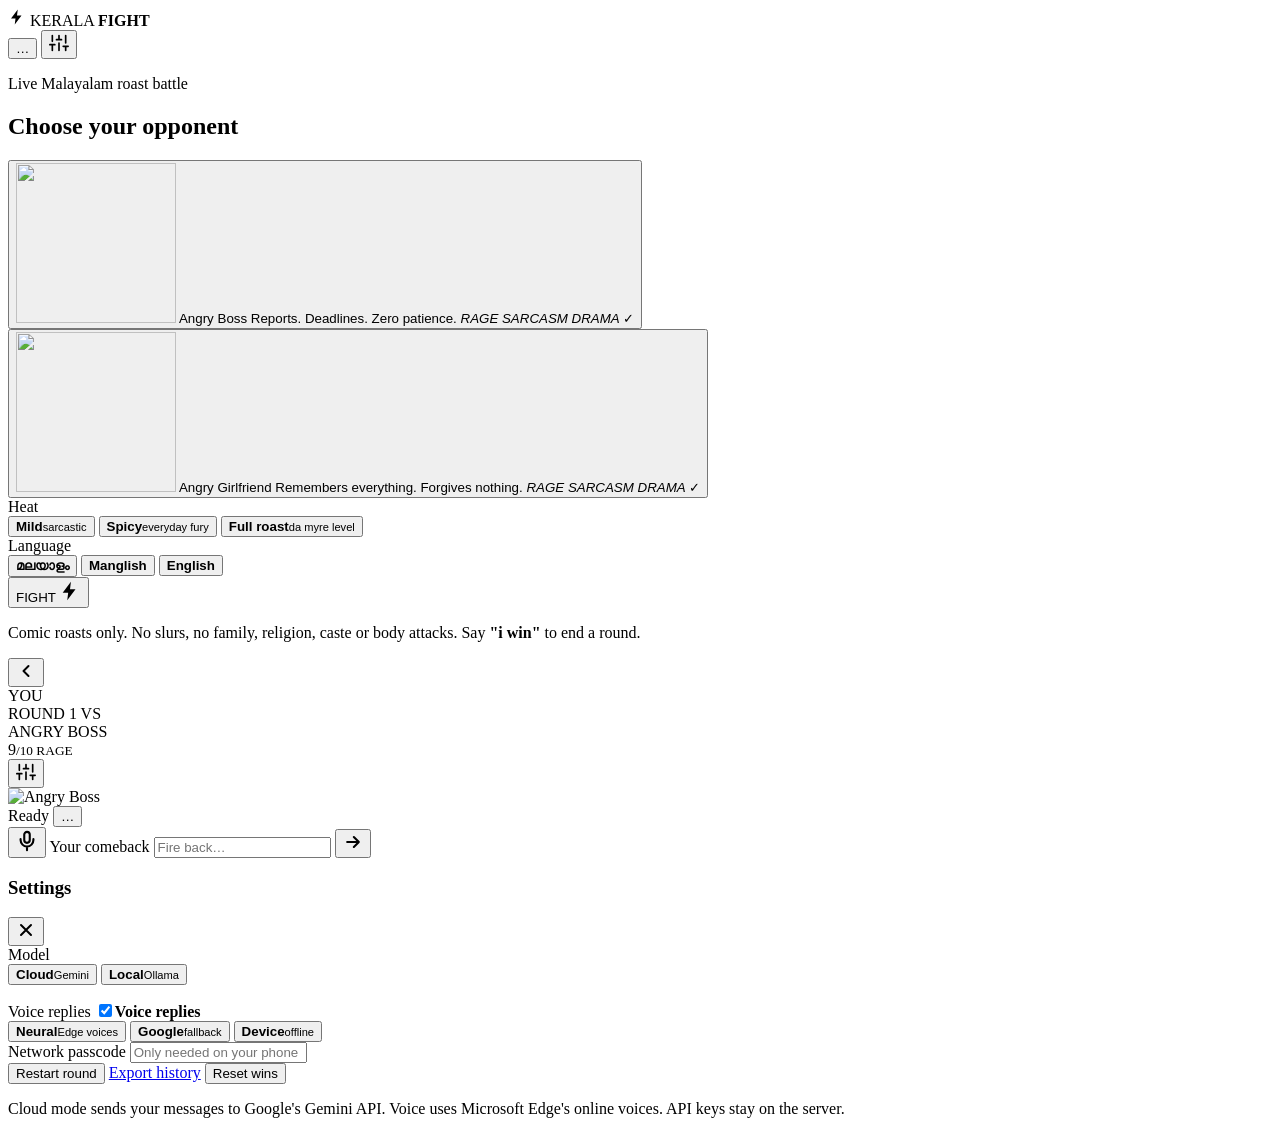
==== commit b184ebee: "Enable GitHub Pages support with root index.html and standalone mode" ====
--- a/static/index.html
+++ b/static/index.html
@@ -12,15 +12,15 @@
   <meta name="apple-mobile-web-app-status-bar-style" content="black-translucent">
   <meta name="apple-mobile-web-app-title" content="Kerala Fight">
   <title>Kerala Fight AI</title>
-  <link rel="manifest" href="/static/manifest.json">
-  <link rel="icon" href="/static/icon.svg" type="image/svg+xml">
-  <link rel="apple-touch-icon" href="/static/icon.svg">
+  <link rel="manifest" href="static/manifest.json">
+  <link rel="icon" href="static/icon.svg" type="image/svg+xml">
+  <link rel="apple-touch-icon" href="static/icon.svg">
   <link rel="preconnect" href="https://fonts.googleapis.com">
   <link rel="preconnect" href="https://fonts.gstatic.com" crossorigin>
   <link
     href="https://fonts.googleapis.com/css2?family=Inter:wght@400;500;600;700;800&family=Noto+Sans+Malayalam:wght@400;600;700&family=Russo+One&display=swap"
     rel="stylesheet">
-  <link rel="stylesheet" href="/static/styles.css?v=3">
+  <link rel="stylesheet" href="static/styles.css?v=4">
 </head>
 
 <body>
@@ -63,7 +63,7 @@
       <div class="fighter-grid" role="radiogroup" aria-label="Opponent">
         <button class="fighter-card is-selected" type="button" role="radio" aria-checked="true" data-char="boss">
           <span class="fc-glow" aria-hidden="true"></span>
-          <span class="fc-portrait"><img src="/static/characters/boss/angry.svg" alt="" width="160" height="160"></span>
+          <span class="fc-portrait"><img src="static/characters/boss/angry.svg" alt="" width="160" height="160"></span>
           <span class="fc-info">
             <span class="fc-name">Angry Boss</span>
             <span class="fc-tag">Reports. Deadlines. Zero patience.</span>
@@ -77,7 +77,7 @@
         </button>
         <button class="fighter-card" type="button" role="radio" aria-checked="false" data-char="girlfriend">
           <span class="fc-glow" aria-hidden="true"></span>
-          <span class="fc-portrait"><img src="/static/characters/girlfriend/angry.svg" alt="" width="160"
+          <span class="fc-portrait"><img src="static/characters/girlfriend/angry.svg" alt="" width="160"
               height="160"></span>
           <span class="fc-info">
             <span class="fc-name">Angry Girlfriend</span>
@@ -171,7 +171,7 @@
       <div class="stage" id="stage" data-state="idle">
         <div class="stage-ring" aria-hidden="true"></div>
         <div class="stage-floor" aria-hidden="true"></div>
-        <img class="fighter-img" id="fighterImg" src="/static/characters/boss/angry.svg" alt="Angry Boss" width="240"
+        <img class="fighter-img" id="fighterImg" src="static/characters/boss/angry.svg" alt="Angry Boss" width="240"
           height="240">
         <div class="float-layer" id="floatLayer" aria-hidden="true"></div>
         <div class="stage-meta">
@@ -229,7 +229,7 @@
       <h2 id="koTitle" class="ko-title">YOU WIN</h2>
       <p class="ko-sub" id="koSub">Round 1 goes to you</p>
       <figure class="ko-quote">
-        <img id="koImg" src="/static/characters/boss/sulking.svg" alt="" width="72" height="72">
+        <img id="koImg" src="static/characters/boss/sulking.svg" alt="" width="72" height="72">
         <blockquote id="koLine"></blockquote>
       </figure>
       <div class="ko-actions">
@@ -315,7 +315,7 @@
   <div class="toasts" id="toasts" role="status" aria-live="polite"></div>
   <audio id="voice" preload="auto" playsinline></audio>
 
-  <script src="/static/app.js?v=3" defer></script>
+  <script src="static/app.js?v=4" defer></script>
 </body>
 
 </html>
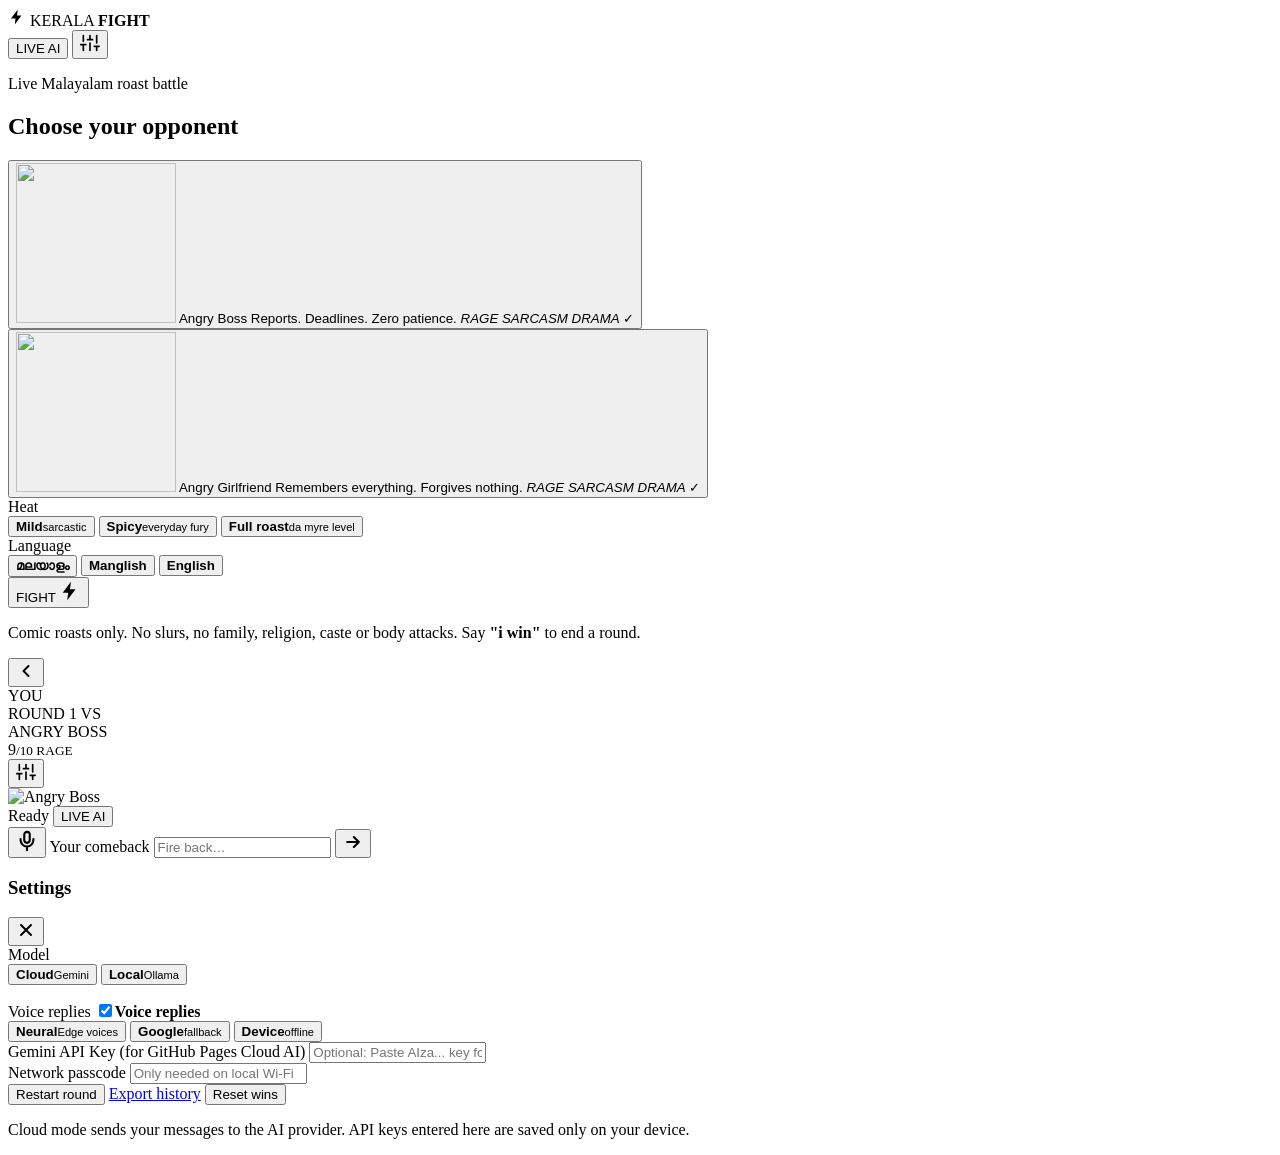
==== commit ea23161b: "Fix mobile layout overlap, distinct male/female voices, and full-roast live AI comebacks" ====
--- a/static/index.html
+++ b/static/index.html
@@ -20,7 +20,7 @@
   <link
     href="https://fonts.googleapis.com/css2?family=Inter:wght@400;500;600;700;800&family=Noto+Sans+Malayalam:wght@400;600;700&family=Russo+One&display=swap"
     rel="stylesheet">
-  <link rel="stylesheet" href="static/styles.css?v=4">
+  <link rel="stylesheet" href="static/styles.css?v=5">
 </head>
 
 <body>
@@ -42,8 +42,8 @@
         <span class="brand-name">KERALA <b>FIGHT</b></span>
       </div>
       <div class="top-actions">
-        <button class="model-chip" id="modelChipSelect" type="button" aria-label="Model in use. Open settings.">
-          <span class="dot"></span><span class="model-label">…</span>
+        <button class="model-chip is-cloud" id="modelChipSelect" type="button" aria-label="Model in use. Open settings.">
+          <span class="dot"></span><span class="model-label">LIVE AI</span>
         </button>
         <button class="icon-btn" data-open-settings type="button" aria-label="Settings">
           <svg viewBox="0 0 24 24" width="20" height="20" fill="none" stroke="currentColor" stroke-width="2"
@@ -97,10 +97,9 @@
         <div class="segmented" role="radiogroup" aria-labelledby="intLabel" data-group="intensity">
           <button type="button" role="radio" data-value="1"
             aria-checked="false"><b>Mild</b><small>sarcastic</small></button>
-          <button type="button" role="radio" data-value="2" aria-checked="true"
-            class="is-on"><b>Spicy</b><small>everyday fury</small></button>
-          <button type="button" role="radio" data-value="3" aria-checked="false"><b>Full roast</b><small>da myre
-              level</small></button>
+          <button type="button" role="radio" data-value="2" aria-checked="false"><b>Spicy</b><small>everyday fury</small></button>
+          <button type="button" role="radio" data-value="3" aria-checked="true"
+            class="is-on"><b>Full roast</b><small>da myre level</small></button>
         </div>
       </div>
 
@@ -177,8 +176,8 @@
         <div class="stage-meta">
           <span class="state-chip" id="stateChip" role="status" aria-live="polite"><span class="dot"></span><span
               id="stateText">Ready</span></span>
-          <button class="model-chip" id="modelChipFight" type="button" aria-label="Model in use. Open settings.">
-            <span class="dot"></span><span class="model-label">…</span>
+          <button class="model-chip is-cloud" id="modelChipFight" type="button" aria-label="Model in use. Open settings.">
+            <span class="dot"></span><span class="model-label">LIVE AI</span>
           </button>
         </div>
       </div>
@@ -282,9 +281,15 @@
       </div>
 
       <div class="set-group">
+        <label class="set-label" for="geminiKeyInput">Gemini API Key (for GitHub Pages Cloud AI)</label>
+        <input id="geminiKeyInput" class="field" type="password"
+          placeholder="Optional: Paste AIza... key for Gemini" autocomplete="off">
+      </div>
+
+      <div class="set-group">
         <label class="set-label" for="passcodeInput">Network passcode</label>
         <input id="passcodeInput" class="field" type="password" inputmode="numeric"
-          placeholder="Only needed on your phone" autocomplete="off">
+          placeholder="Only needed on local Wi-Fi" autocomplete="off">
       </div>
 
       <div class="set-group set-actions">
@@ -292,8 +297,7 @@
         <a class="btn-ghost" id="exportBtn" href="/api/history/export" download>Export history</a>
         <button class="btn-danger" id="resetWinsBtn" type="button">Reset wins</button>
       </div>
-      <p class="set-hint">Cloud mode sends your messages to Google's Gemini API. Voice uses Microsoft Edge's online
-        voices. API keys stay on the server.</p>
+      <p class="set-hint">Cloud mode sends your messages to the AI provider. API keys entered here are saved only on your device.</p>
     </div>
   </aside>
 
@@ -315,7 +319,7 @@
   <div class="toasts" id="toasts" role="status" aria-live="polite"></div>
   <audio id="voice" preload="auto" playsinline></audio>
 
-  <script src="static/app.js?v=4" defer></script>
+  <script src="static/app.js?v=5" defer></script>
 </body>
 
 </html>
